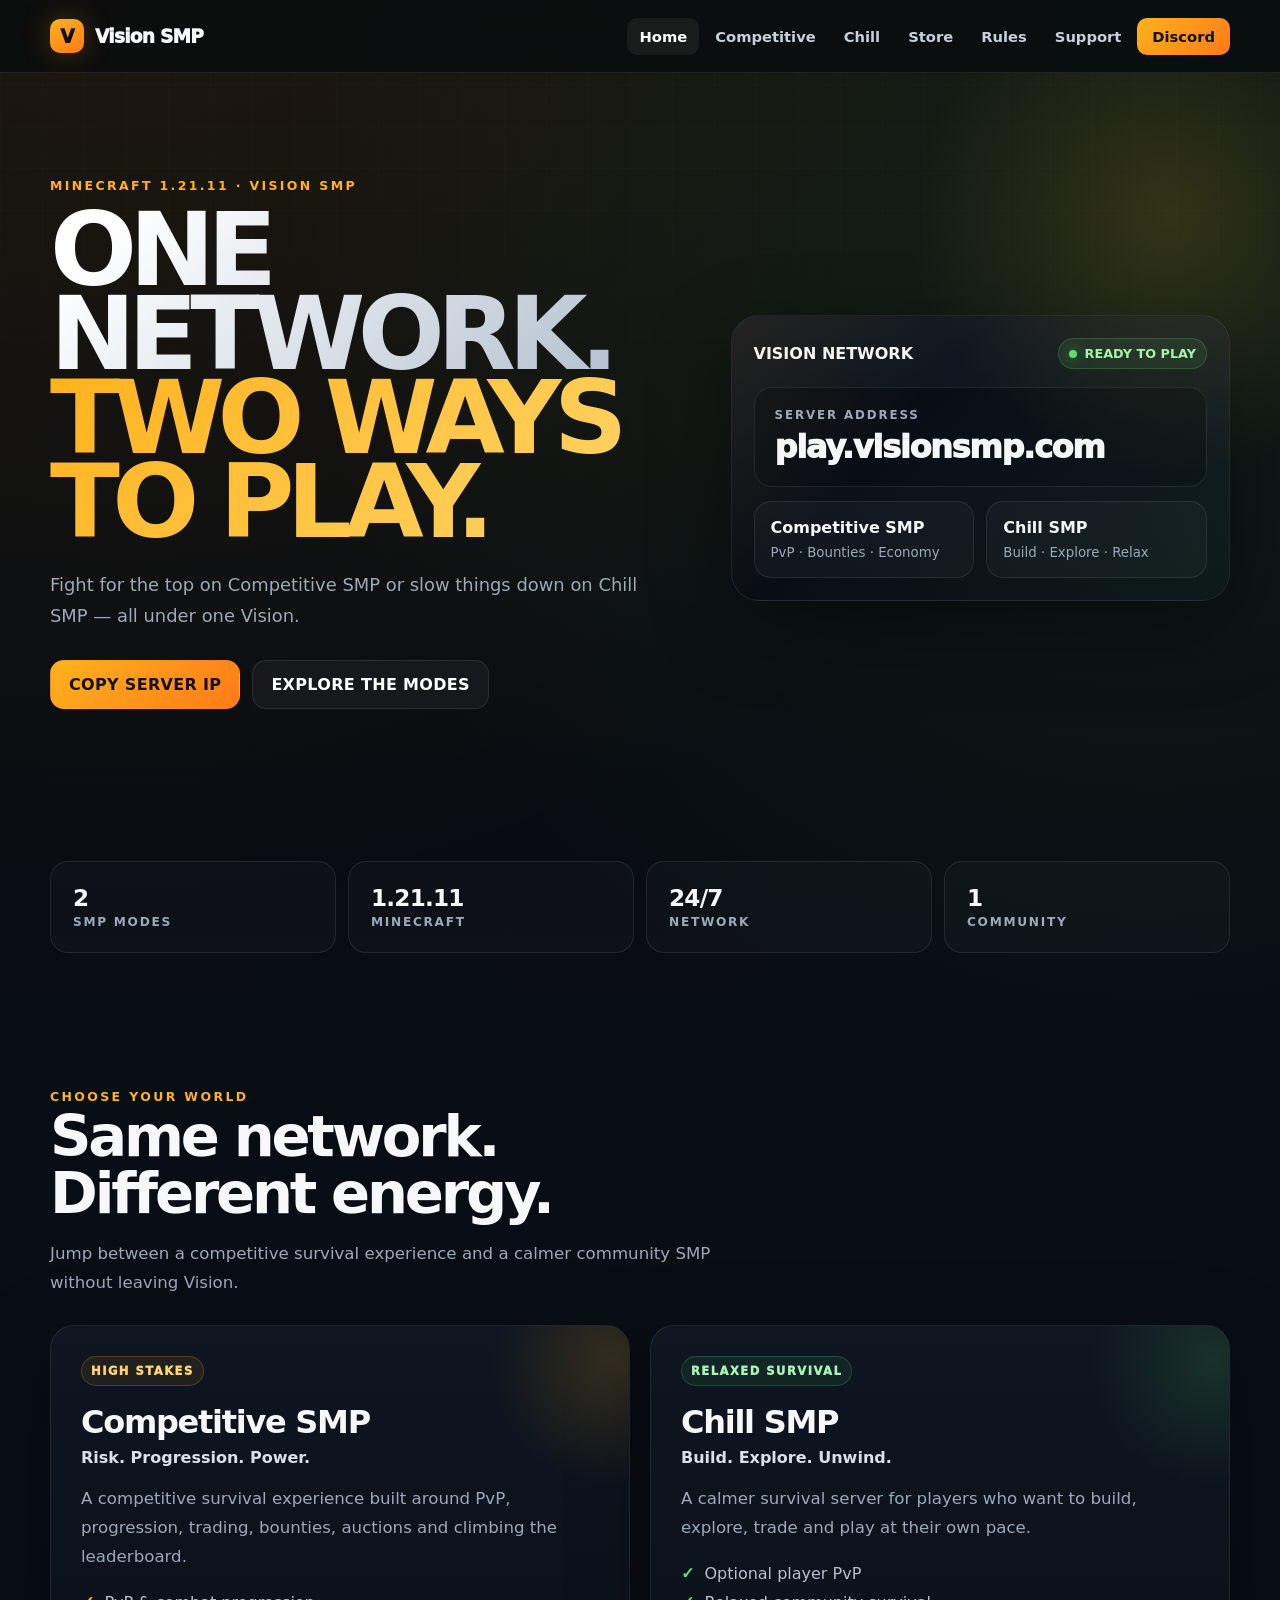
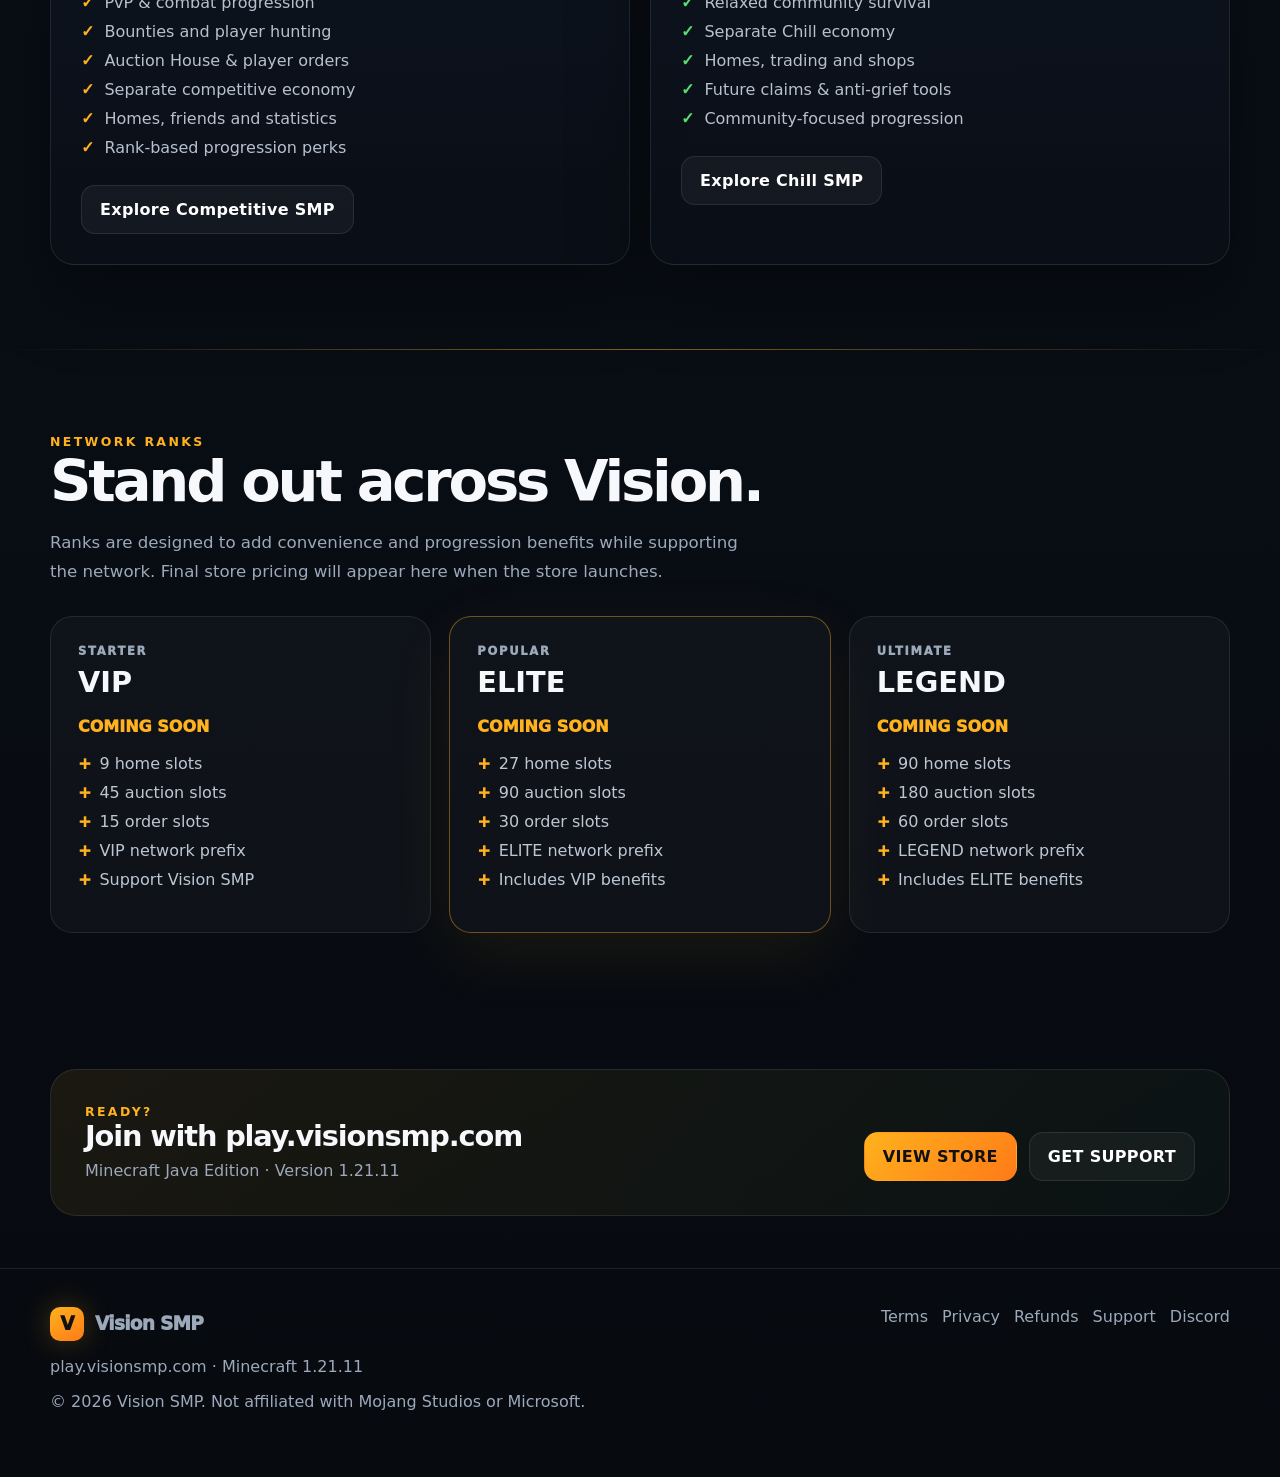
==== index.html @ ebf687ab "Add files via upload" ====
<!doctype html>
<html lang="en">
<head>
  <meta charset="utf-8"><meta name="viewport" content="width=device-width,initial-scale=1">
  <title>Vision SMP — Minecraft Network</title>
  <meta name="description" content="Vision SMP is a Minecraft 1.21.11 network featuring Competitive SMP and Chill SMP. Join at play.visionsmp.com.">
  <link rel="stylesheet" href="/css/style.css">
</head>
<body>
  <div id="site-nav"></div>
  <main id="home-page">
    <section class="hero">
      <div class="container hero-grid">
        <div>
          <div class="eyebrow">MINECRAFT <span data-version></span> · VISION SMP</div>
          <h1><span>ONE NETWORK.</span><span class="hot">TWO WAYS TO PLAY.</span></h1>
          <p data-hero-subtitle></p>
          <div class="actions">
            <button id="copy-ip" class="btn btn-primary">COPY SERVER IP</button>
            <a class="btn btn-secondary" href="#modes-section">EXPLORE THE MODES</a>
          </div>
          <div class="copy-status"></div>
        </div>

        <aside class="hero-console reveal">
          <div class="server-top">
            <strong>VISION NETWORK</strong>
            <span class="status-pill"><span class="dot"></span> READY TO PLAY</span>
          </div>
          <div class="ip-box">
            <div class="ip-label">SERVER ADDRESS</div>
            <div class="ip-value" data-ip></div>
          </div>
          <div class="mode-mini">
            <div class="mini"><strong>Competitive SMP</strong><small>PvP · Bounties · Economy</small></div>
            <div class="mini"><strong>Chill SMP</strong><small>Build · Explore · Relax</small></div>
          </div>
        </aside>
      </div>
    </section>

    <section class="section-tight">
      <div class="container"><div id="stats" class="stats"></div></div>
    </section>

    <section id="modes-section" class="section">
      <div class="container">
        <div class="eyebrow">CHOOSE YOUR WORLD</div>
        <h2 class="section-title">Same network.<br>Different energy.</h2>
        <p class="section-copy">Jump between a competitive survival experience and a calmer community SMP without leaving Vision.</p>
        <div id="modes" class="cards-2" style="margin-top:28px"></div>
      </div>
    </section>

    <div class="glow-line"></div>

    <section class="section">
      <div class="container">
        <div class="eyebrow">NETWORK RANKS</div>
        <h2 class="section-title">Stand out across Vision.</h2>
        <p class="section-copy">Ranks are designed to add convenience and progression benefits while supporting the network. Final store pricing will appear here when the store launches.</p>
        <div id="ranks" class="rank-grid" style="margin-top:30px"></div>
      </div>
    </section>

    <section class="section-tight">
      <div class="container">
        <div class="callout reveal">
          <div>
            <div class="eyebrow">READY?</div>
            <h3>Join with <span data-ip></span></h3>
            <div class="muted">Minecraft Java Edition · Version <span data-version></span></div>
          </div>
          <div class="actions">
            <a class="btn btn-primary" href="/store.html">VIEW STORE</a>
            <a class="btn btn-secondary" href="/support.html">GET SUPPORT</a>
          </div>
        </div>
      </div>
    </section>
  </main>
  <div id="site-footer"></div>
  <script src="/js/content.js"></script>
  <script src="/js/site.js"></script>
</body>
</html>
---- css/style.css ----
:root{
  --bg:#070a0f;
  --bg2:#0b1018;
  --panel:rgba(17,24,36,.72);
  --panel2:rgba(12,18,28,.92);
  --line:rgba(255,255,255,.09);
  --text:#f6f8fb;
  --muted:#9ca9ba;
  --gold:#ffb21d;
  --gold2:#ff7a18;
  --green:#56e06f;
  --cyan:#62d8ff;
  --shadow:0 24px 80px rgba(0,0,0,.38);
  --radius:24px;
}
*{box-sizing:border-box}
html{scroll-behavior:smooth}
body{
  margin:0;
  color:var(--text);
  background:
    radial-gradient(circle at 10% -10%, rgba(255,178,29,.12), transparent 34%),
    radial-gradient(circle at 90% 8%, rgba(86,224,111,.09), transparent 28%),
    linear-gradient(180deg,#07090d 0%,#090e16 48%,#070a0f 100%);
  font-family:Inter,ui-sans-serif,system-ui,-apple-system,BlinkMacSystemFont,"Segoe UI",sans-serif;
  min-height:100vh;
}
body::before{
  content:"";
  position:fixed; inset:0; pointer-events:none; z-index:-1;
  background-image:
    linear-gradient(rgba(255,255,255,.025) 1px,transparent 1px),
    linear-gradient(90deg,rgba(255,255,255,.025) 1px,transparent 1px);
  background-size:42px 42px;
  mask-image:linear-gradient(to bottom,rgba(0,0,0,.65),transparent 78%);
}
a{color:inherit;text-decoration:none}
button,input,textarea{font:inherit}
.container{width:min(1180px,calc(100% - 38px));margin:0 auto}
.muted{color:var(--muted)}
.eyebrow{font-size:.78rem;letter-spacing:.19em;font-weight:900;color:var(--gold)}
.section{padding:84px 0}
.section-tight{padding:52px 0}
.section-title{font-size:clamp(2rem,5vw,3.6rem);line-height:.98;margin:.35rem 0 1rem;letter-spacing:-.055em}
.section-copy{max-width:720px;color:var(--muted);font-size:1.04rem;line-height:1.75}
.glow-line{height:1px;background:linear-gradient(90deg,transparent,var(--gold),transparent);opacity:.5}
.nav{
  position:sticky; top:0; z-index:30;
  background:rgba(7,10,15,.72);
  backdrop-filter:blur(18px);
  border-bottom:1px solid var(--line);
}
.nav-inner{height:72px;display:flex;align-items:center;justify-content:space-between;gap:20px}
.brand{font-weight:1000;letter-spacing:-.04em;font-size:1.16rem;display:flex;align-items:center;gap:11px}
.brand-mark{
  width:34px;height:34px;border-radius:10px;
  display:grid;place-items:center;
  background:linear-gradient(145deg,var(--gold),var(--gold2));
  color:#111;font-weight:1000;
  box-shadow:0 0 28px rgba(255,178,29,.25)
}
.nav-links{display:flex;align-items:center;gap:4px}
.nav-links a{padding:10px 12px;color:#c7d0dc;font-size:.92rem;font-weight:750;border-radius:10px}
.nav-links a:hover,.nav-links a.active{color:#fff;background:rgba(255,255,255,.06)}
.nav-cta{padding:10px 15px!important;background:linear-gradient(135deg,var(--gold),var(--gold2))!important;color:#101216!important}
.menu-btn{display:none;border:1px solid var(--line);background:rgba(255,255,255,.04);color:#fff;border-radius:11px;padding:8px 11px}
.hero{position:relative;overflow:hidden;padding:105px 0 70px}
.hero::after{
  content:"";position:absolute;width:560px;height:560px;border-radius:50%;
  right:-170px;top:-140px;background:radial-gradient(circle,rgba(255,178,29,.15),transparent 66%);
  pointer-events:none
}
.hero-grid{display:grid;grid-template-columns:1.1fr .9fr;align-items:center;gap:70px}
.hero h1{font-size:clamp(3.25rem,8vw,6.9rem);line-height:.82;letter-spacing:-.075em;margin:15px 0 25px;max-width:900px}
.hero h1 span{display:block;color:transparent;background:linear-gradient(135deg,#fff 10%,#b8c4d2 90%);background-clip:text}
.hero h1 .hot{background:linear-gradient(135deg,var(--gold),#ffd76a);background-clip:text}
.hero p{font-size:1.12rem;color:var(--muted);line-height:1.75;max-width:650px}
.actions{display:flex;gap:12px;flex-wrap:wrap;margin-top:28px}
.btn{
  border:1px solid var(--line);border-radius:14px;padding:14px 18px;
  font-weight:900;letter-spacing:.02em;cursor:pointer;
  transition:.18s transform,.18s border-color,.18s background;
  display:inline-flex;align-items:center;justify-content:center;gap:9px
}
.btn:hover{transform:translateY(-2px)}
.btn-primary{background:linear-gradient(135deg,var(--gold),var(--gold2));color:#111;border-color:transparent}
.btn-secondary{background:rgba(255,255,255,.045);color:#fff}
.copy-status{min-height:20px;margin-top:10px;color:var(--green);font-size:.88rem;font-weight:800}
.hero-console{
  position:relative;border:1px solid var(--line);border-radius:28px;padding:22px;
  background:linear-gradient(180deg,rgba(17,24,36,.88),rgba(9,13,20,.9));
  box-shadow:var(--shadow);overflow:hidden
}
.hero-console::before{
  content:"";position:absolute;inset:0;background:linear-gradient(130deg,rgba(255,178,29,.08),transparent 35%,rgba(86,224,111,.06));
  pointer-events:none
}
.server-top{display:flex;align-items:center;justify-content:space-between;gap:12px;margin-bottom:18px}
.status-pill{display:inline-flex;gap:8px;align-items:center;padding:7px 10px;border-radius:999px;background:rgba(86,224,111,.09);border:1px solid rgba(86,224,111,.22);color:#a6f6b5;font-weight:850;font-size:.8rem}
.dot{width:8px;height:8px;border-radius:50%;background:var(--green);box-shadow:0 0 15px rgba(86,224,111,.7)}
.ip-box{padding:20px;border-radius:18px;background:#090e16;border:1px solid var(--line);margin-bottom:14px}
.ip-label{font-size:.74rem;color:var(--muted);font-weight:900;letter-spacing:.16em}
.ip-value{font-size:clamp(1.25rem,3vw,2rem);font-weight:1000;letter-spacing:-.04em;margin-top:6px}
.mode-mini{display:grid;grid-template-columns:1fr 1fr;gap:12px}
.mini{border:1px solid var(--line);background:rgba(255,255,255,.03);padding:16px;border-radius:17px}
.mini strong{display:block;margin-bottom:5px}
.mini small{color:var(--muted)}
.stats{display:grid;grid-template-columns:repeat(4,1fr);gap:12px}
.stat{padding:22px;border:1px solid var(--line);border-radius:18px;background:rgba(255,255,255,.025)}
.stat b{font-size:1.45rem;display:block;letter-spacing:-.035em}
.stat span{font-size:.76rem;color:var(--muted);letter-spacing:.14em;font-weight:900}
.cards-2{display:grid;grid-template-columns:1fr 1fr;gap:20px}
.mode-card{
  position:relative;border:1px solid var(--line);background:linear-gradient(180deg,rgba(17,24,36,.8),rgba(10,15,23,.88));
  border-radius:var(--radius);padding:30px;overflow:hidden;box-shadow:var(--shadow)
}
.mode-card::before{
  content:"";position:absolute;width:270px;height:270px;border-radius:50%;right:-120px;top:-100px;
  background:radial-gradient(circle,rgba(255,178,29,.16),transparent 65%)
}
.mode-card.green::before{background:radial-gradient(circle,rgba(86,224,111,.14),transparent 65%)}
.badge{display:inline-flex;padding:7px 9px;border:1px solid rgba(255,178,29,.22);color:#ffd471;background:rgba(255,178,29,.08);border-radius:999px;font-size:.72rem;font-weight:1000;letter-spacing:.13em}
.green .badge{border-color:rgba(86,224,111,.22);color:#a8f4b5;background:rgba(86,224,111,.08)}
.mode-card h3{font-size:2rem;margin:17px 0 7px;letter-spacing:-.04em}
.mode-card .kicker{font-weight:900;color:#d9e0ea}
.feature-list{display:grid;gap:10px;margin:22px 0 0;padding:0;list-style:none}
.feature-list li{color:#b7c1cf;display:flex;gap:10px;align-items:flex-start}
.feature-list li::before{content:"✓";font-weight:1000;color:var(--gold)}
.green .feature-list li::before{color:var(--green)}
.rank-grid{display:grid;grid-template-columns:repeat(3,1fr);gap:18px}
.rank-card{position:relative;padding:27px;border:1px solid var(--line);border-radius:22px;background:rgba(255,255,255,.03)}
.rank-card.featured{border-color:rgba(255,178,29,.4);transform:translateY(-7px);box-shadow:0 20px 70px rgba(255,178,29,.08)}
.rank-card h3{font-size:1.8rem;margin:7px 0}
.rank-label{font-size:.72rem;letter-spacing:.15em;font-weight:1000;color:var(--muted)}
.price{font-weight:1000;color:var(--gold);margin:18px 0}
.rank-card ul{padding:0;list-style:none;display:grid;gap:10px;color:#bdc7d4}
.rank-card li::before{content:"+";color:var(--gold);font-weight:1000;margin-right:8px}
.callout{padding:34px;border:1px solid var(--line);border-radius:26px;background:linear-gradient(135deg,rgba(255,178,29,.08),rgba(86,224,111,.04));display:flex;align-items:center;justify-content:space-between;gap:24px}
.callout h3{font-size:1.8rem;margin:0 0 8px;letter-spacing:-.04em}
.page-hero{padding:82px 0 52px}
.page-hero h1{font-size:clamp(2.8rem,7vw,5.4rem);margin:10px 0 15px;letter-spacing:-.065em;line-height:.88}
.content-card{padding:28px;border:1px solid var(--line);border-radius:22px;background:rgba(255,255,255,.025)}
.rule-grid{display:grid;grid-template-columns:repeat(2,1fr);gap:14px}
.rule{padding:22px;border:1px solid var(--line);border-radius:17px;background:rgba(255,255,255,.025)}
.rule h3{margin:0 0 8px}
.rule p{margin:0;color:var(--muted);line-height:1.65}
.support-grid{display:grid;grid-template-columns:repeat(3,1fr);gap:16px}
.support-card{padding:24px;border:1px solid var(--line);border-radius:20px;background:rgba(255,255,255,.025)}
.support-card h3{margin-top:0}
.legal h2{margin-top:34px}
.legal p,.legal li{color:#b7c1cf;line-height:1.78}
.footer{border-top:1px solid var(--line);padding:38px 0 50px;color:var(--muted)}
.footer-inner{display:flex;justify-content:space-between;gap:28px;align-items:flex-start}
.footer-links{display:flex;gap:14px;flex-wrap:wrap}
.footer a:hover{color:#fff}
.reveal{opacity:0;transform:translateY(12px);transition:.5s opacity,.5s transform}
.reveal.visible{opacity:1;transform:none}
@media(max-width:900px){
  .hero-grid,.cards-2{grid-template-columns:1fr}
  .hero{padding-top:70px}
  .hero-console{max-width:650px}
  .rank-grid{grid-template-columns:1fr}
  .rank-card.featured{transform:none}
  .stats{grid-template-columns:1fr 1fr}
  .support-grid{grid-template-columns:1fr}
  .nav-links{display:none;position:absolute;top:72px;left:19px;right:19px;padding:12px;background:#0d131d;border:1px solid var(--line);border-radius:15px;flex-direction:column;align-items:stretch}
  .nav-links.open{display:flex}
  .menu-btn{display:block}
}
@media(max-width:620px){
  .container{width:min(100% - 26px,1180px)}
  .hero h1{font-size:3.6rem}
  .stats,.rule-grid,.mode-mini{grid-template-columns:1fr}
  .section{padding:62px 0}
  .callout,.footer-inner{flex-direction:column}
}
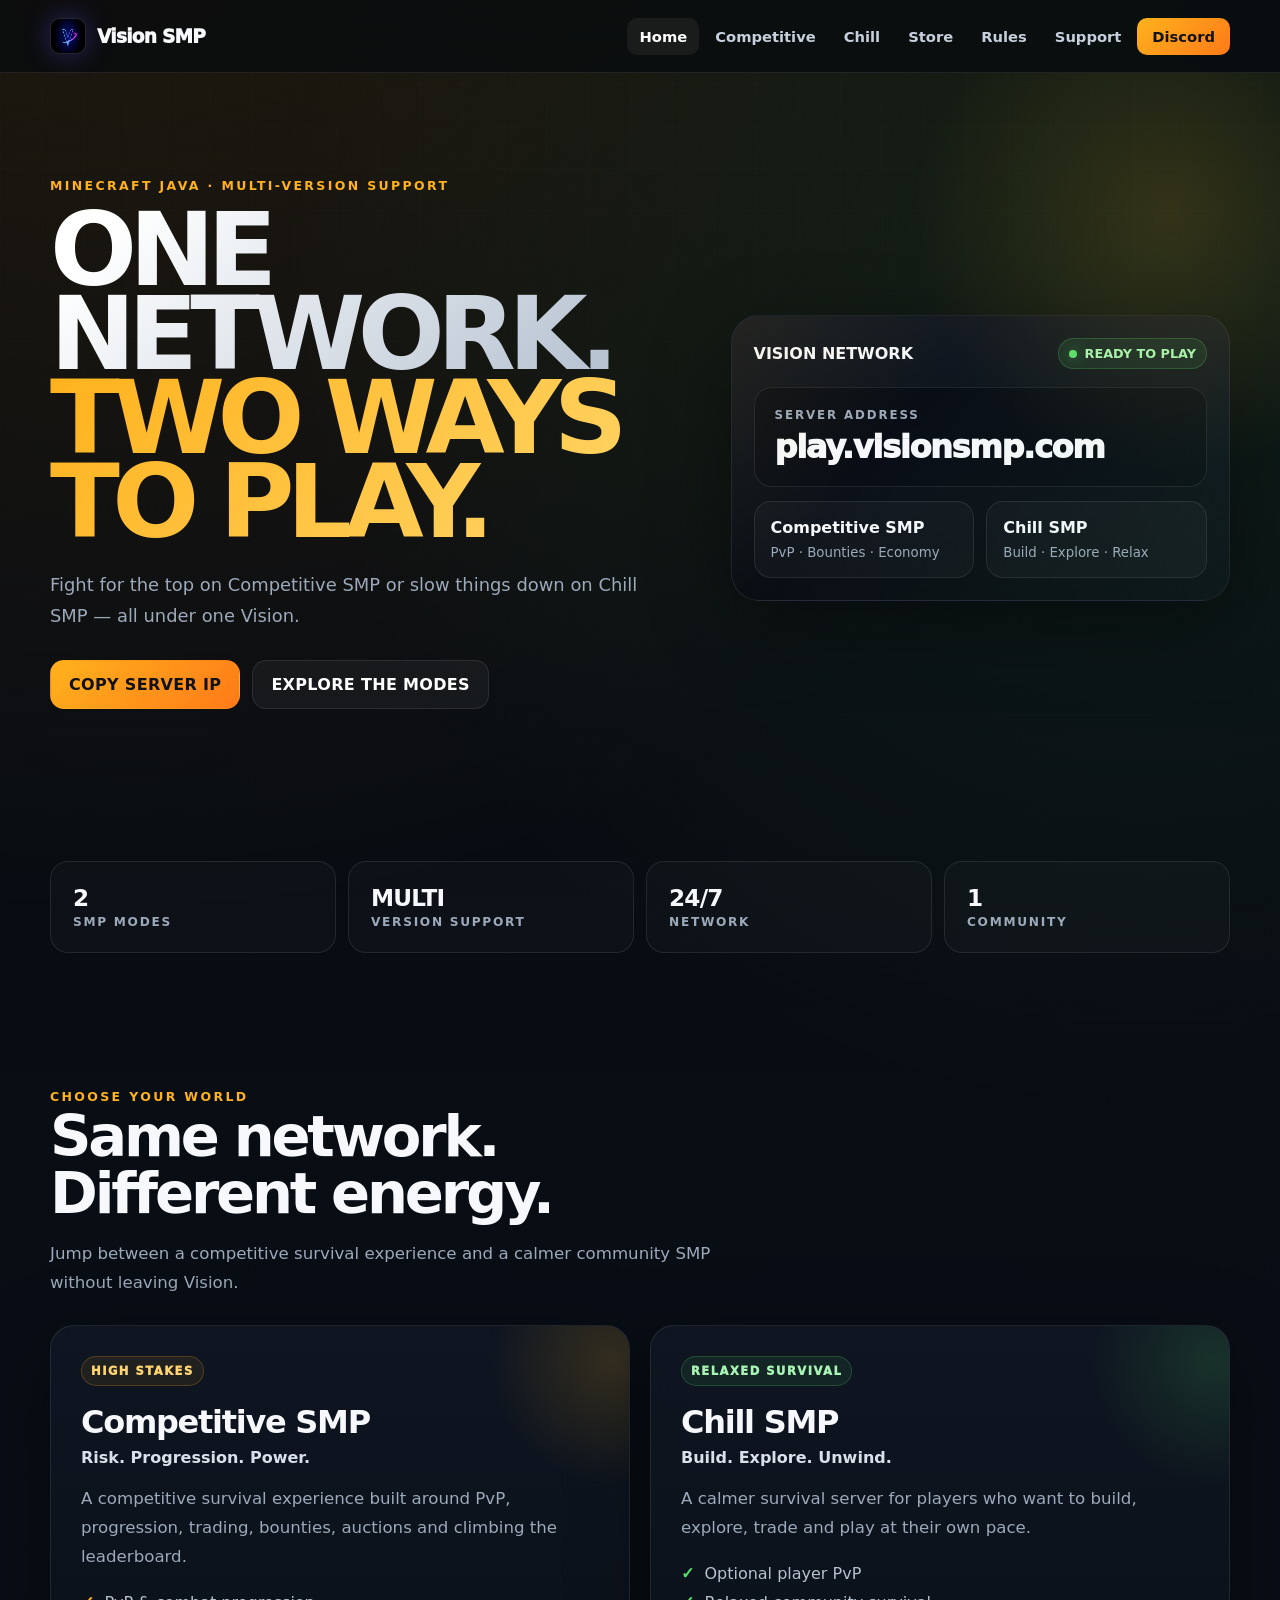
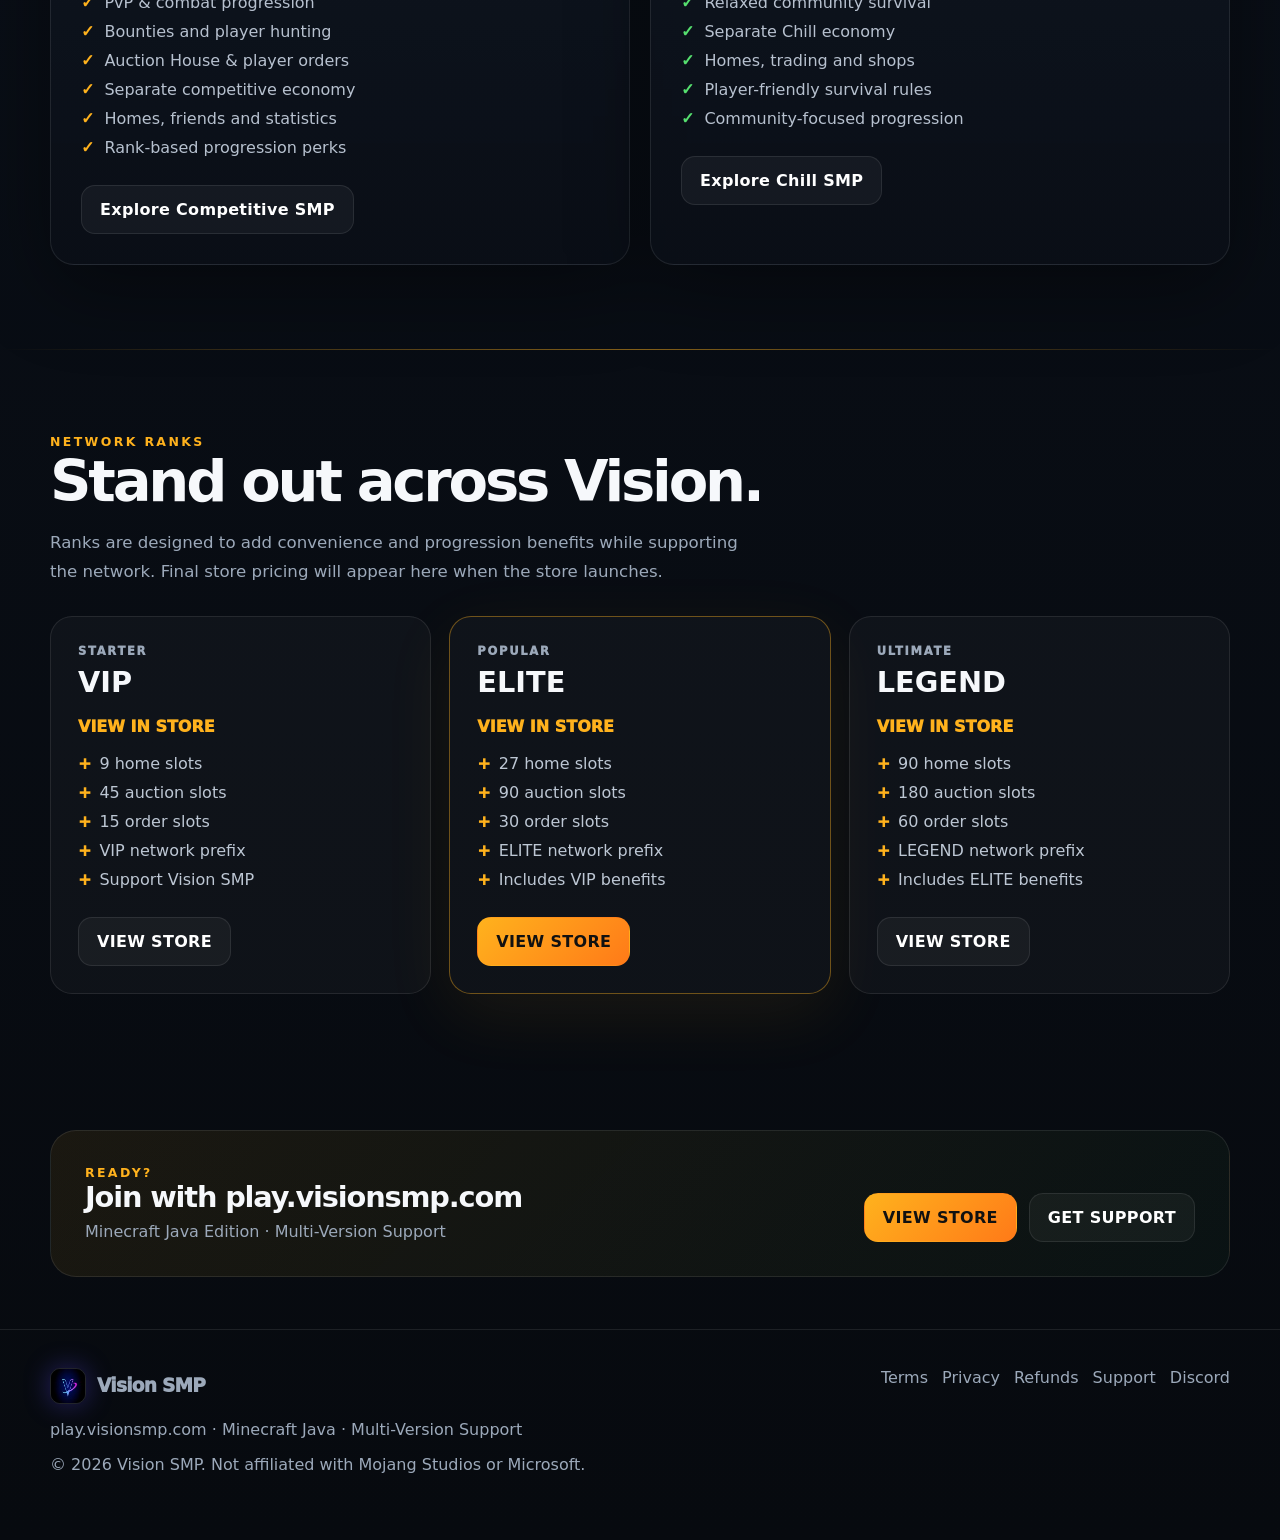
==== commit 2fcfb3ec: "Add files via upload" ====
--- a/index.html
+++ b/index.html
@@ -4,6 +4,7 @@
   <meta charset="utf-8"><meta name="viewport" content="width=device-width,initial-scale=1">
   <title>Vision SMP — Minecraft Network</title>
   <meta name="description" content="Vision SMP is a Minecraft 1.21.11 network featuring Competitive SMP and Chill SMP. Join at play.visionsmp.com.">
+  <link rel="icon" type="image/png" href="/assets/server-icon.png">
   <link rel="stylesheet" href="/css/style.css">
 </head>
 <body>
@@ -12,7 +13,7 @@
     <section class="hero">
       <div class="container hero-grid">
         <div>
-          <div class="eyebrow">MINECRAFT <span data-version></span> · VISION SMP</div>
+          <div class="eyebrow">MINECRAFT JAVA · MULTI-VERSION SUPPORT</div>
           <h1><span>ONE NETWORK.</span><span class="hot">TWO WAYS TO PLAY.</span></h1>
           <p data-hero-subtitle></p>
           <div class="actions">
@@ -69,7 +70,7 @@
           <div>
             <div class="eyebrow">READY?</div>
             <h3>Join with <span data-ip></span></h3>
-            <div class="muted">Minecraft Java Edition · Version <span data-version></span></div>
+            <div class="muted">Minecraft Java Edition · Multi-Version Support</div>
           </div>
           <div class="actions">
             <a class="btn btn-primary" href="/store.html">VIEW STORE</a>
--- a/css/style.css
+++ b/css/style.css
@@ -175,3 +175,12 @@
   .section{padding:62px 0}
   .callout,.footer-inner{flex-direction:column}
 }
+
+.brand-icon{
+  width:36px;
+  height:36px;
+  object-fit:cover;
+  border-radius:10px;
+  box-shadow:0 0 26px rgba(91,75,255,.35);
+  border:1px solid rgba(255,255,255,.11);
+}
